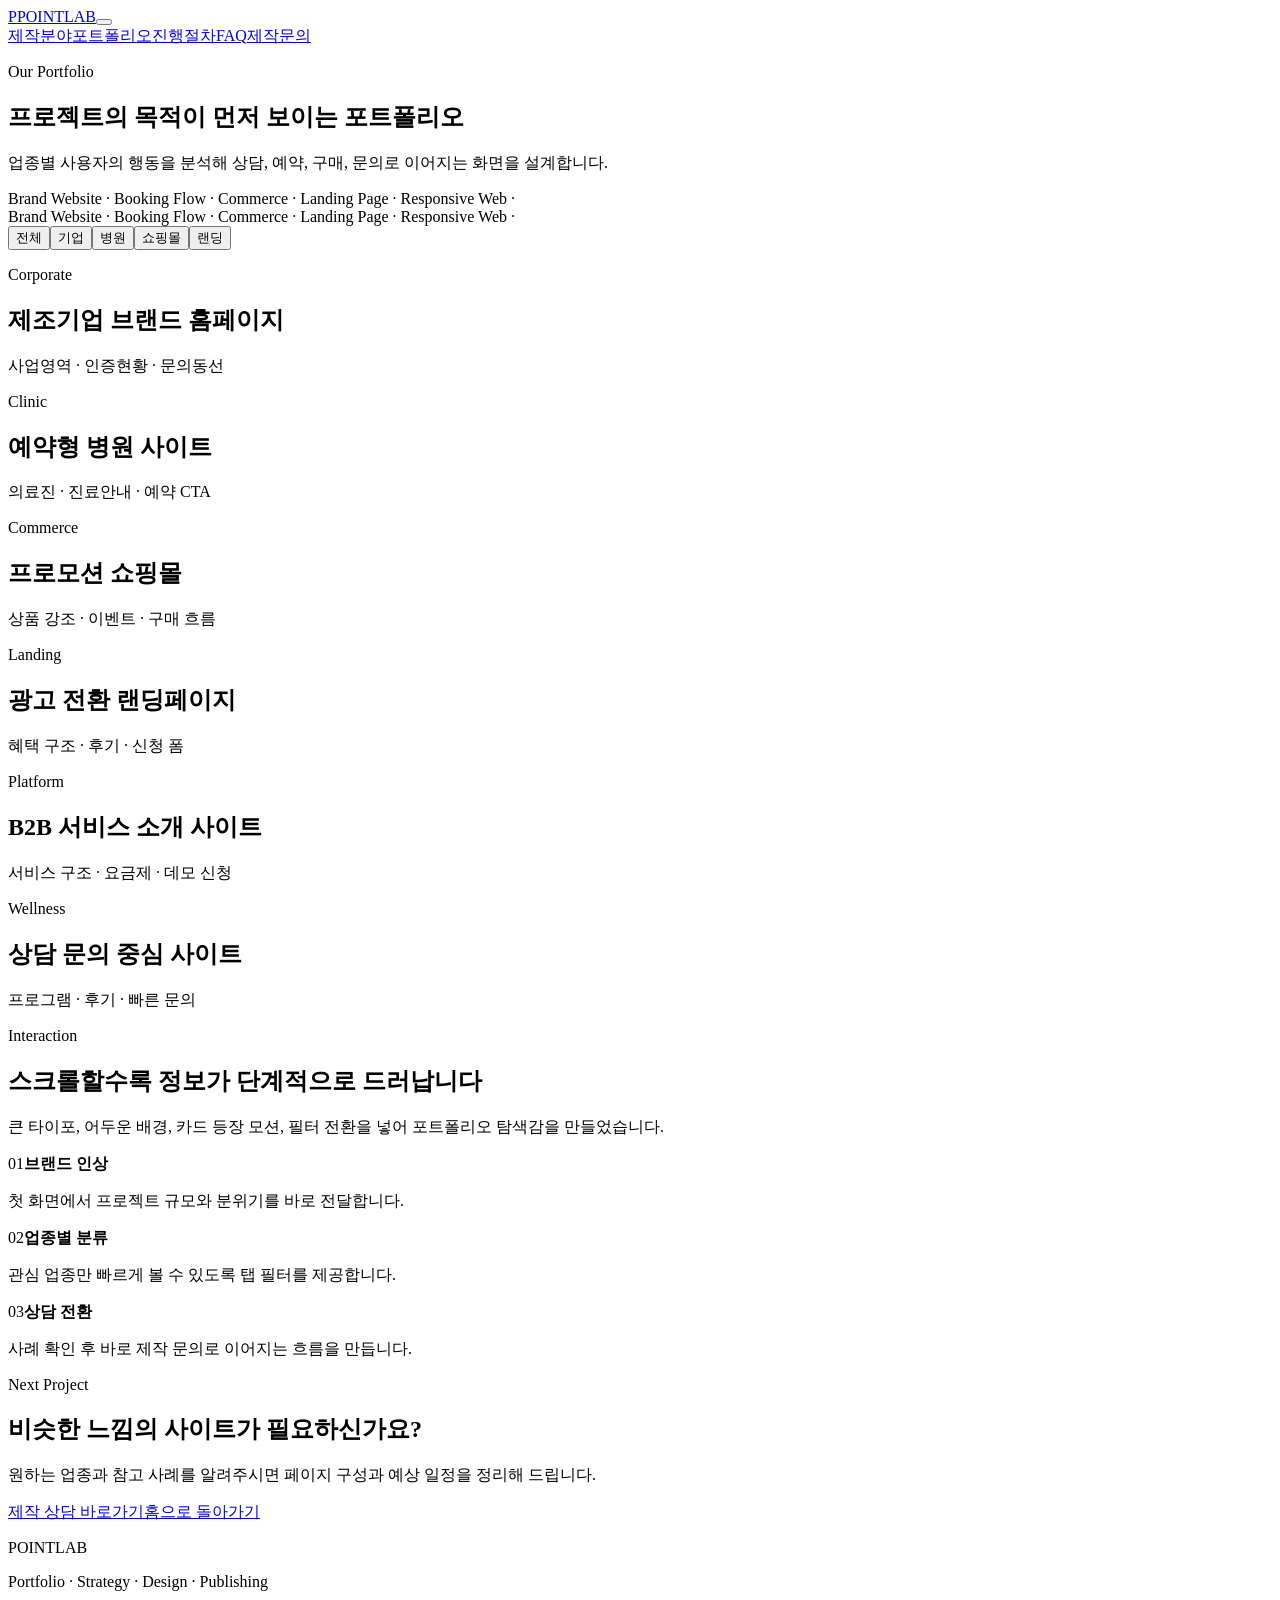
==== portfolio.html @ 0a0dad5e "Add portfolio page" ====
<!doctype html>
<html lang="ko">
<head><meta charset="utf-8" /><meta name="viewport" content="width=device-width, initial-scale=1" /><title>POINTLAB | 포트폴리오</title><meta name="description" content="POINTLAB의 업종별 웹사이트 제작 포트폴리오입니다." /><link rel="stylesheet" href="./styles.css" /></head>
<body class="portfolio-page">
<header class="site-header" data-header><a class="brand" href="./index.html" aria-label="POINTLAB 홈"><span class="brand-mark">P</span><span>POINTLAB</span></a><button class="menu-button" type="button" aria-label="메뉴 열기" aria-expanded="false" data-menu-button><span></span><span></span><span></span></button><nav class="nav" data-nav><a href="./index.html#services">제작분야</a><a class="is-active" href="./portfolio.html">포트폴리오</a><a href="./index.html#process">진행절차</a><a href="./index.html#faq">FAQ</a><a class="nav-cta" href="./index.html#contact">제작문의</a></nav></header>
<main>
<section class="portfolio-hero"><div class="portfolio-hero-bg" aria-hidden="true"></div><div class="portfolio-hero-inner reveal"><p class="eyebrow">Our Portfolio</p><h1>프로젝트의 목적이 먼저 보이는 포트폴리오</h1><p>업종별 사용자의 행동을 분석해 상담, 예약, 구매, 문의로 이어지는 화면을 설계합니다.</p></div><div class="marquee" aria-hidden="true"><div>Brand Website · Booking Flow · Commerce · Landing Page · Responsive Web ·</div><div>Brand Website · Booking Flow · Commerce · Landing Page · Responsive Web ·</div></div></section>
<section class="portfolio-board"><div class="portfolio-toolbar reveal" data-filter-group><button class="filter-button is-active" type="button" data-filter="all">전체</button><button class="filter-button" type="button" data-filter="company">기업</button><button class="filter-button" type="button" data-filter="clinic">병원</button><button class="filter-button" type="button" data-filter="commerce">쇼핑몰</button><button class="filter-button" type="button" data-filter="landing">랜딩</button></div><div class="portfolio-grid"><article class="portfolio-item large reveal" data-category="company"><div class="mockup brand-site"><span></span><span></span><span></span></div><div class="portfolio-copy"><p>Corporate</p><h2>제조기업 브랜드 홈페이지</h2><span>사업영역 · 인증현황 · 문의동선</span></div></article><article class="portfolio-item reveal" data-category="clinic"><div class="mockup clinic-site"><span></span><span></span><span></span></div><div class="portfolio-copy"><p>Clinic</p><h2>예약형 병원 사이트</h2><span>의료진 · 진료안내 · 예약 CTA</span></div></article><article class="portfolio-item reveal" data-category="commerce"><div class="mockup shop-site"><span></span><span></span><span></span></div><div class="portfolio-copy"><p>Commerce</p><h2>프로모션 쇼핑몰</h2><span>상품 강조 · 이벤트 · 구매 흐름</span></div></article><article class="portfolio-item reveal" data-category="landing"><div class="mockup landing-site"><span></span><span></span><span></span></div><div class="portfolio-copy"><p>Landing</p><h2>광고 전환 랜딩페이지</h2><span>혜택 구조 · 후기 · 신청 폼</span></div></article><article class="portfolio-item wide reveal" data-category="company"><div class="mockup platform-site"><span></span><span></span><span></span></div><div class="portfolio-copy"><p>Platform</p><h2>B2B 서비스 소개 사이트</h2><span>서비스 구조 · 요금제 · 데모 신청</span></div></article><article class="portfolio-item reveal" data-category="clinic"><div class="mockup wellness-site"><span></span><span></span><span></span></div><div class="portfolio-copy"><p>Wellness</p><h2>상담 문의 중심 사이트</h2><span>프로그램 · 후기 · 빠른 문의</span></div></article></div></section>
<section class="case-flow"><div class="section-head reveal"><p class="eyebrow">Interaction</p><h2>스크롤할수록 정보가 단계적으로 드러납니다</h2><p>큰 타이포, 어두운 배경, 카드 등장 모션, 필터 전환을 넣어 포트폴리오 탐색감을 만들었습니다.</p></div><div class="flow-list"><div class="flow-item reveal"><span>01</span><strong>브랜드 인상</strong><p>첫 화면에서 프로젝트 규모와 분위기를 바로 전달합니다.</p></div><div class="flow-item reveal"><span>02</span><strong>업종별 분류</strong><p>관심 업종만 빠르게 볼 수 있도록 탭 필터를 제공합니다.</p></div><div class="flow-item reveal"><span>03</span><strong>상담 전환</strong><p>사례 확인 후 바로 제작 문의로 이어지는 흐름을 만듭니다.</p></div></div></section>
<section class="contact portfolio-contact"><div class="contact-copy reveal"><p class="eyebrow">Next Project</p><h2>비슷한 느낌의 사이트가 필요하신가요?</h2><p>원하는 업종과 참고 사례를 알려주시면 페이지 구성과 예상 일정을 정리해 드립니다.</p></div><div class="contact-panel reveal"><a class="button primary" href="./index.html#contact">제작 상담 바로가기</a><a class="button secondary" href="./index.html">홈으로 돌아가기</a></div></section>
</main><footer class="footer"><p>POINTLAB</p><p>Portfolio · Strategy · Design · Publishing</p></footer><script src="./script.js"></script>
</body></html>
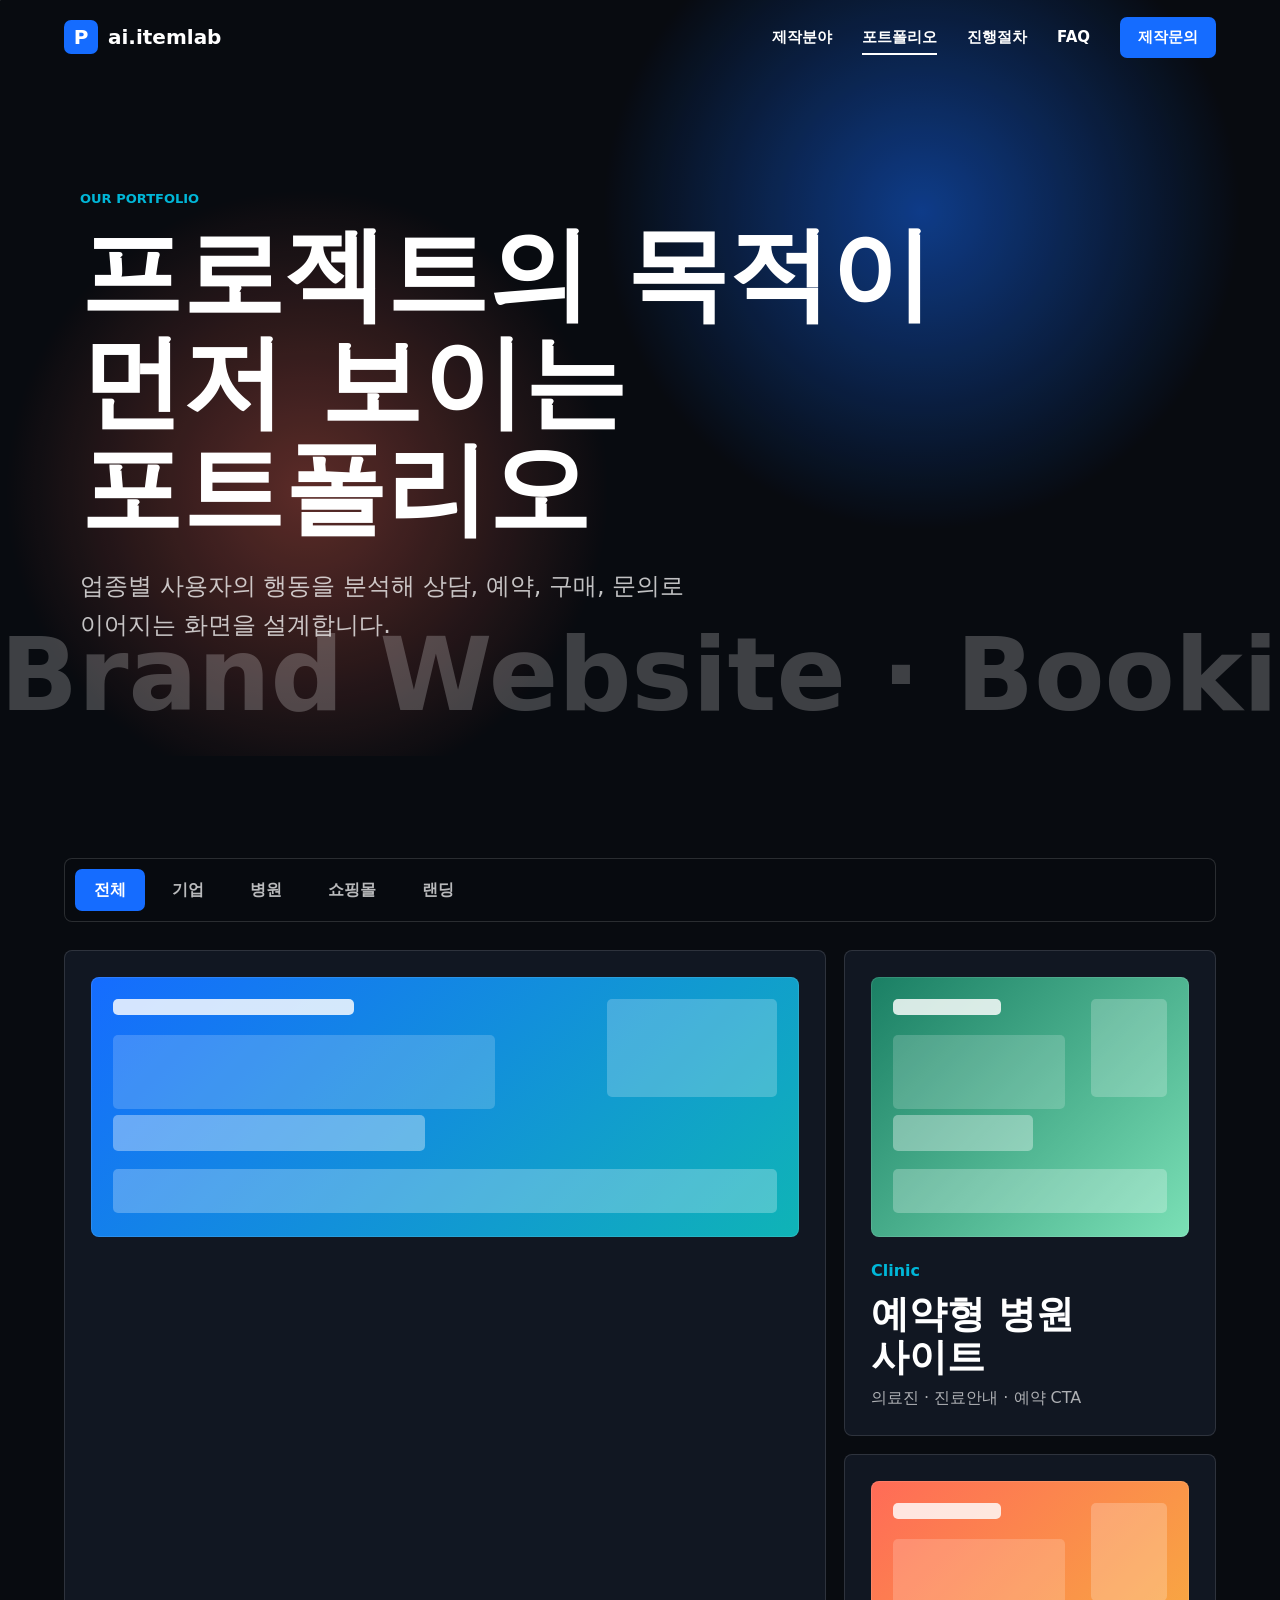
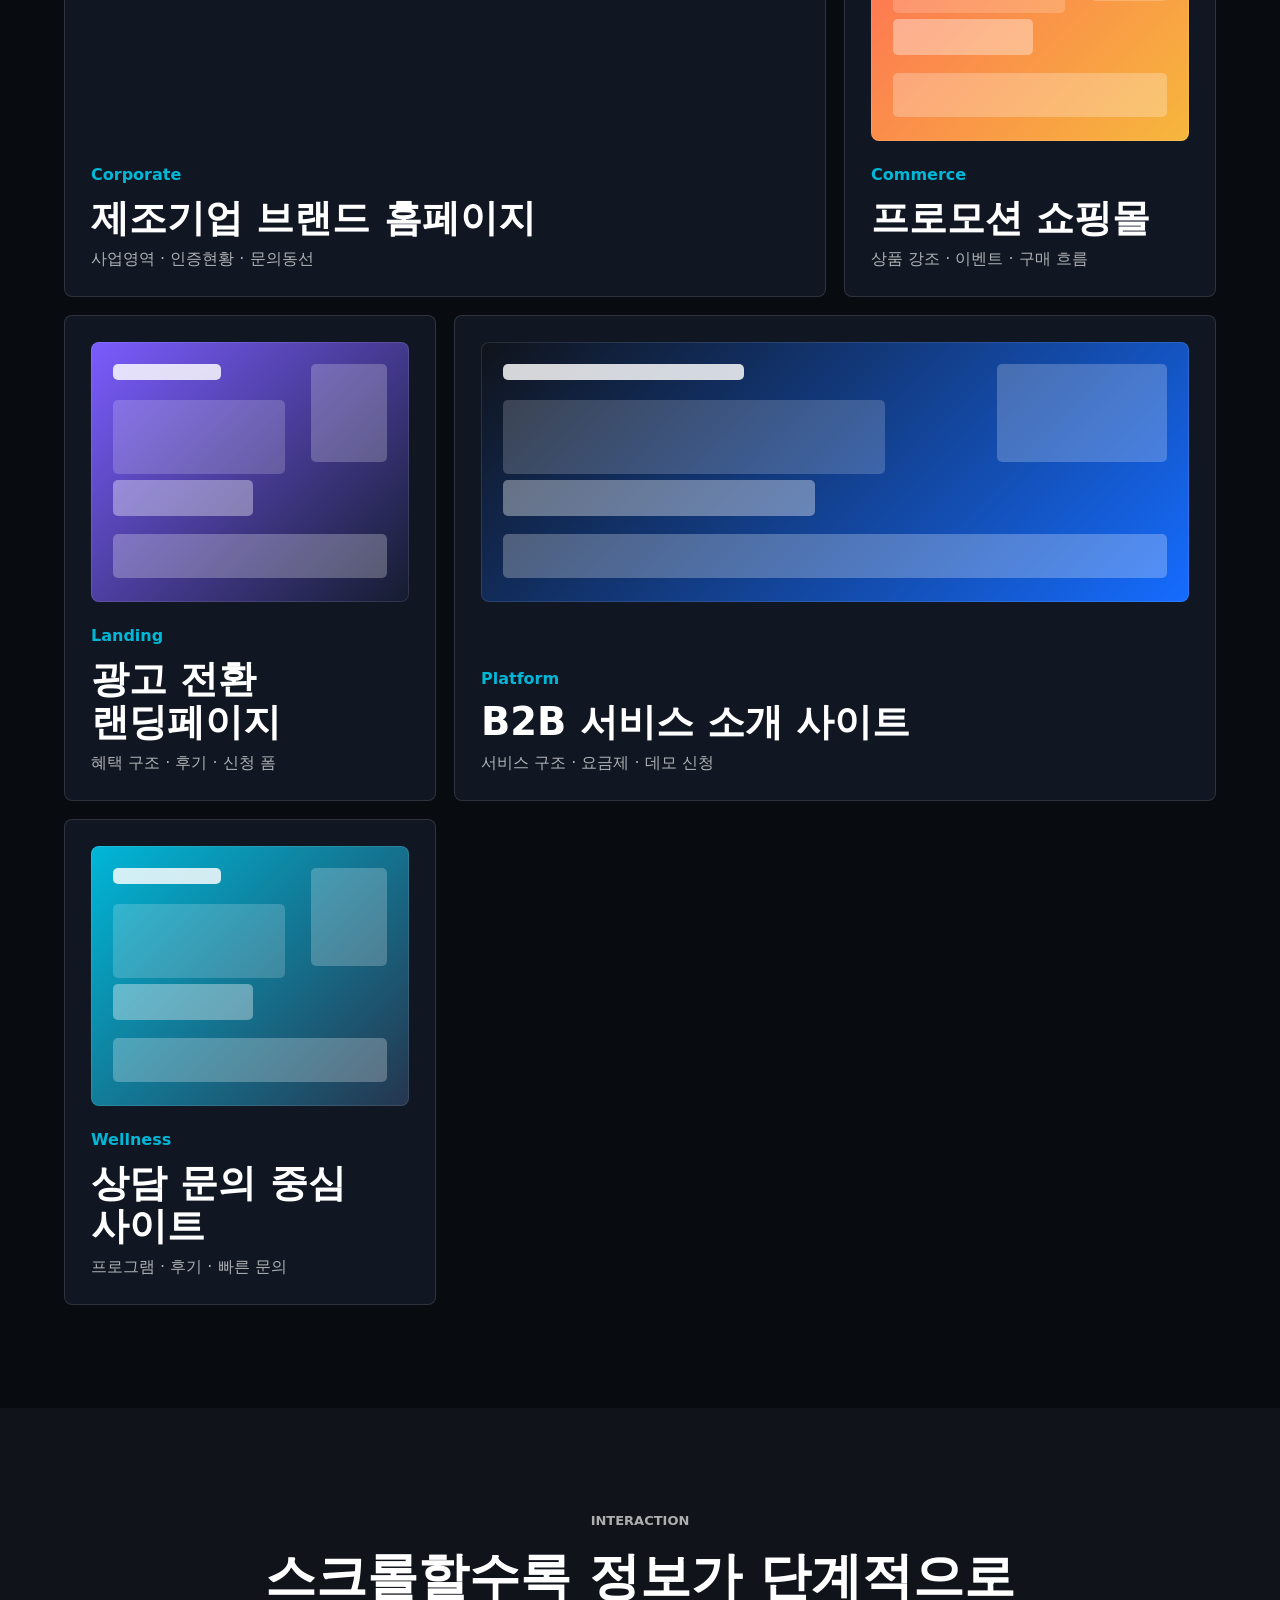
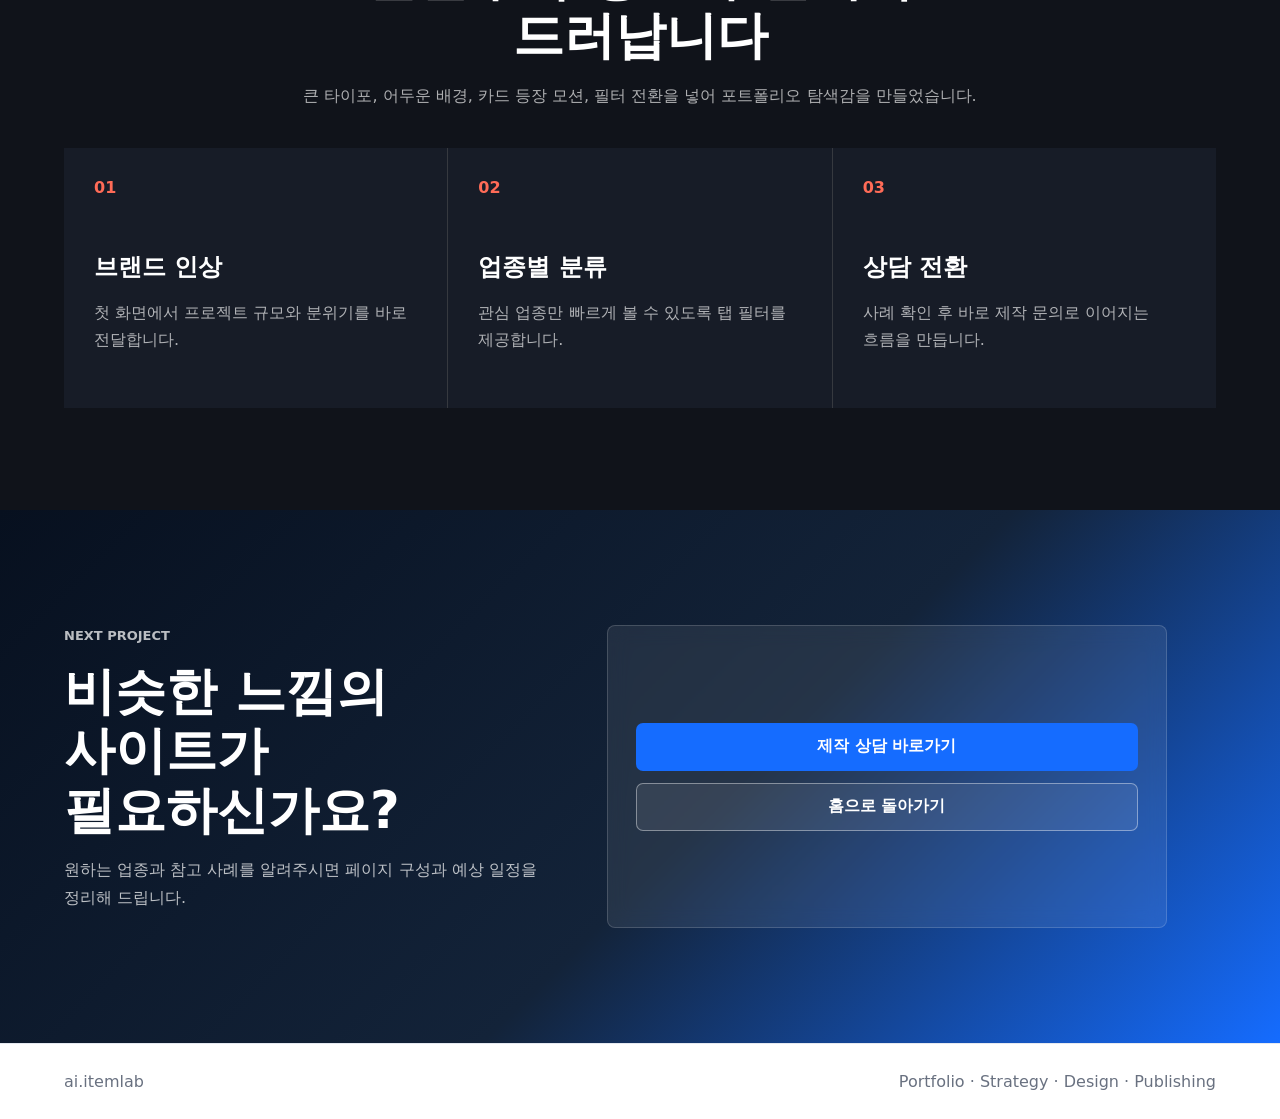
==== commit 11cd6349: "Rename portfolio page to ai.itemlab" ====
--- a/portfolio.html
+++ b/portfolio.html
@@ -1,12 +1,12 @@
 <!doctype html>
 <html lang="ko">
-<head><meta charset="utf-8" /><meta name="viewport" content="width=device-width, initial-scale=1" /><title>POINTLAB | 포트폴리오</title><meta name="description" content="POINTLAB의 업종별 웹사이트 제작 포트폴리오입니다." /><link rel="stylesheet" href="./styles.css" /></head>
+<head><meta charset="utf-8" /><meta name="viewport" content="width=device-width, initial-scale=1" /><title>ai.itemlab | 포트폴리오</title><meta name="description" content="ai.itemlab의 업종별 웹사이트 제작 포트폴리오입니다." /><link rel="stylesheet" href="./styles.css" /></head>
 <body class="portfolio-page">
-<header class="site-header" data-header><a class="brand" href="./index.html" aria-label="POINTLAB 홈"><span class="brand-mark">P</span><span>POINTLAB</span></a><button class="menu-button" type="button" aria-label="메뉴 열기" aria-expanded="false" data-menu-button><span></span><span></span><span></span></button><nav class="nav" data-nav><a href="./index.html#services">제작분야</a><a class="is-active" href="./portfolio.html">포트폴리오</a><a href="./index.html#process">진행절차</a><a href="./index.html#faq">FAQ</a><a class="nav-cta" href="./index.html#contact">제작문의</a></nav></header>
+<header class="site-header" data-header><a class="brand" href="./index.html" aria-label="ai.itemlab 홈"><span class="brand-mark">P</span><span>ai.itemlab</span></a><button class="menu-button" type="button" aria-label="메뉴 열기" aria-expanded="false" data-menu-button><span></span><span></span><span></span></button><nav class="nav" data-nav><a href="./index.html#services">제작분야</a><a class="is-active" href="./portfolio.html">포트폴리오</a><a href="./index.html#process">진행절차</a><a href="./index.html#faq">FAQ</a><a class="nav-cta" href="./index.html#contact">제작문의</a></nav></header>
 <main>
 <section class="portfolio-hero"><div class="portfolio-hero-bg" aria-hidden="true"></div><div class="portfolio-hero-inner reveal"><p class="eyebrow">Our Portfolio</p><h1>프로젝트의 목적이 먼저 보이는 포트폴리오</h1><p>업종별 사용자의 행동을 분석해 상담, 예약, 구매, 문의로 이어지는 화면을 설계합니다.</p></div><div class="marquee" aria-hidden="true"><div>Brand Website · Booking Flow · Commerce · Landing Page · Responsive Web ·</div><div>Brand Website · Booking Flow · Commerce · Landing Page · Responsive Web ·</div></div></section>
 <section class="portfolio-board"><div class="portfolio-toolbar reveal" data-filter-group><button class="filter-button is-active" type="button" data-filter="all">전체</button><button class="filter-button" type="button" data-filter="company">기업</button><button class="filter-button" type="button" data-filter="clinic">병원</button><button class="filter-button" type="button" data-filter="commerce">쇼핑몰</button><button class="filter-button" type="button" data-filter="landing">랜딩</button></div><div class="portfolio-grid"><article class="portfolio-item large reveal" data-category="company"><div class="mockup brand-site"><span></span><span></span><span></span></div><div class="portfolio-copy"><p>Corporate</p><h2>제조기업 브랜드 홈페이지</h2><span>사업영역 · 인증현황 · 문의동선</span></div></article><article class="portfolio-item reveal" data-category="clinic"><div class="mockup clinic-site"><span></span><span></span><span></span></div><div class="portfolio-copy"><p>Clinic</p><h2>예약형 병원 사이트</h2><span>의료진 · 진료안내 · 예약 CTA</span></div></article><article class="portfolio-item reveal" data-category="commerce"><div class="mockup shop-site"><span></span><span></span><span></span></div><div class="portfolio-copy"><p>Commerce</p><h2>프로모션 쇼핑몰</h2><span>상품 강조 · 이벤트 · 구매 흐름</span></div></article><article class="portfolio-item reveal" data-category="landing"><div class="mockup landing-site"><span></span><span></span><span></span></div><div class="portfolio-copy"><p>Landing</p><h2>광고 전환 랜딩페이지</h2><span>혜택 구조 · 후기 · 신청 폼</span></div></article><article class="portfolio-item wide reveal" data-category="company"><div class="mockup platform-site"><span></span><span></span><span></span></div><div class="portfolio-copy"><p>Platform</p><h2>B2B 서비스 소개 사이트</h2><span>서비스 구조 · 요금제 · 데모 신청</span></div></article><article class="portfolio-item reveal" data-category="clinic"><div class="mockup wellness-site"><span></span><span></span><span></span></div><div class="portfolio-copy"><p>Wellness</p><h2>상담 문의 중심 사이트</h2><span>프로그램 · 후기 · 빠른 문의</span></div></article></div></section>
 <section class="case-flow"><div class="section-head reveal"><p class="eyebrow">Interaction</p><h2>스크롤할수록 정보가 단계적으로 드러납니다</h2><p>큰 타이포, 어두운 배경, 카드 등장 모션, 필터 전환을 넣어 포트폴리오 탐색감을 만들었습니다.</p></div><div class="flow-list"><div class="flow-item reveal"><span>01</span><strong>브랜드 인상</strong><p>첫 화면에서 프로젝트 규모와 분위기를 바로 전달합니다.</p></div><div class="flow-item reveal"><span>02</span><strong>업종별 분류</strong><p>관심 업종만 빠르게 볼 수 있도록 탭 필터를 제공합니다.</p></div><div class="flow-item reveal"><span>03</span><strong>상담 전환</strong><p>사례 확인 후 바로 제작 문의로 이어지는 흐름을 만듭니다.</p></div></div></section>
 <section class="contact portfolio-contact"><div class="contact-copy reveal"><p class="eyebrow">Next Project</p><h2>비슷한 느낌의 사이트가 필요하신가요?</h2><p>원하는 업종과 참고 사례를 알려주시면 페이지 구성과 예상 일정을 정리해 드립니다.</p></div><div class="contact-panel reveal"><a class="button primary" href="./index.html#contact">제작 상담 바로가기</a><a class="button secondary" href="./index.html">홈으로 돌아가기</a></div></section>
-</main><footer class="footer"><p>POINTLAB</p><p>Portfolio · Strategy · Design · Publishing</p></footer><script src="./script.js"></script>
+</main><footer class="footer"><p>ai.itemlab</p><p>Portfolio · Strategy · Design · Publishing</p></footer><script src="./script.js"></script>
 </body></html>
--- a/styles.css
+++ b/styles.css
@@ -0,0 +1 @@
+:root{--ink:#10131a;--muted:#697180;--line:#e5e9f0;--paper:#fff;--soft:#f5f7fb;--blue:#156cff;--cyan:#00b7d8;--coral:#ff6b57;--navy:#111827;--radius:8px;--shadow:0 22px 60px rgba(17,24,39,.13)}*{box-sizing:border-box}html{scroll-behavior:smooth}body{margin:0;color:var(--ink);font-family:"Pretendard","Apple SD Gothic Neo","Noto Sans KR",system-ui,sans-serif;background:var(--paper);letter-spacing:0}a{color:inherit;text-decoration:none}h1,h2,h3,p{word-break:keep-all}.site-header{position:fixed;inset:0 0 auto;z-index:20;display:flex;align-items:center;justify-content:space-between;height:74px;padding:0 clamp(20px,5vw,72px);color:#fff;transition:.18s}.site-header.is-scrolled,.site-header.is-open{color:var(--ink);background:rgba(255,255,255,.94);box-shadow:0 1px 20px rgba(17,24,39,.08);backdrop-filter:blur(14px)}.brand{display:inline-flex;align-items:center;gap:10px;font-weight:900;font-size:20px}.brand-mark{display:grid;place-items:center;width:34px;height:34px;color:#fff;background:var(--blue);border-radius:7px}.nav{display:flex;align-items:center;gap:30px;font-size:15px;font-weight:800}.nav a{position:relative}.nav a:not(.nav-cta):after{position:absolute;left:0;right:0;bottom:-8px;height:2px;background:currentColor;transform:scaleX(0);transform-origin:left;transition:.18s;content:""}.nav a:hover:after,.nav a.is-active:after{transform:scaleX(1)}.nav-cta{padding:11px 18px;color:#fff;background:var(--blue);border-radius:7px}.menu-button{display:none;width:42px;height:42px;padding:10px;color:inherit;border:0;background:transparent}.menu-button span{display:block;height:2px;margin:5px 0;background:currentColor}.hero{position:relative;min-height:92vh;display:flex;align-items:center;overflow:hidden;color:#fff;background:#0c111c}.hero-media,.hero-overlay{position:absolute;inset:0}.generated-visual{background:radial-gradient(circle at 72% 34%,rgba(21,108,255,.56),transparent 28%),radial-gradient(circle at 86% 68%,rgba(0,183,216,.34),transparent 30%),radial-gradient(circle at 52% 74%,rgba(255,107,87,.26),transparent 26%),linear-gradient(135deg,#10131a,#26354e 54%,#07101f)}.generated-visual span{position:absolute;display:block;border:1px solid rgba(255,255,255,.16);border-radius:8px;background:rgba(255,255,255,.08);box-shadow:0 24px 70px rgba(0,0,0,.24);backdrop-filter:blur(8px)}.generated-visual span:nth-child(1){right:9%;top:18%;width:min(520px,42vw);height:min(330px,32vw)}.generated-visual span:nth-child(2){right:18%;top:31%;width:min(360px,28vw);height:min(210px,22vw);background:linear-gradient(135deg,rgba(255,255,255,.2),rgba(21,108,255,.16))}.generated-visual span:nth-child(3){right:6%;bottom:16%;width:min(290px,24vw);height:min(170px,18vw)}.generated-visual span:nth-child(4){right:35%;bottom:12%;width:min(210px,20vw);height:min(120px,14vw);background:rgba(0,183,216,.16)}.hero-overlay{background:linear-gradient(90deg,rgba(9,14,25,.94),rgba(9,14,25,.74) 43%,rgba(9,14,25,.12)),linear-gradient(0deg,rgba(9,14,25,.75),rgba(9,14,25,0) 35%)}.hero-inner{position:relative;z-index:1;width:min(1180px,calc(100% - 40px));margin:0 auto;padding-top:74px}.eyebrow{margin:0 0 14px;color:var(--cyan);font-size:13px;font-weight:900;text-transform:uppercase}h1{max-width:760px;margin:0;font-size:clamp(42px,6vw,78px);line-height:1.05}.hero-copy{max-width:640px;margin:24px 0 0;color:rgba(255,255,255,.82);font-size:clamp(17px,2vw,22px);line-height:1.7}.hero-actions{display:flex;flex-wrap:wrap;gap:12px;margin-top:34px}.button{display:inline-flex;align-items:center;justify-content:center;min-height:48px;padding:0 22px;border:1px solid transparent;border-radius:7px;font-weight:900;cursor:pointer;transition:.16s}.button:hover{transform:translateY(-2px);box-shadow:0 16px 30px rgba(17,24,39,.18)}.button.primary{color:#fff;background:var(--blue)}.button.secondary{color:#fff;border-color:rgba(255,255,255,.4);background:rgba(255,255,255,.08)}.button.dark{color:#fff;background:var(--ink)}.stats{display:grid;grid-template-columns:repeat(3,1fr);max-width:680px;margin:58px 0 0;padding:0;border-top:1px solid rgba(255,255,255,.25)}.stats div{padding:24px 24px 0 0}.stats dt{font-size:clamp(28px,3vw,42px);font-weight:900}.stats dd{margin:7px 0 0;color:rgba(255,255,255,.68)}.section{padding:clamp(72px,9vw,124px) clamp(20px,5vw,72px)}.section-head{width:min(760px,100%);margin:0 auto 38px;text-align:center}.section-head.split{width:min(1180px,100%);display:grid;grid-template-columns:1.2fr .8fr;gap:32px;align-items:end;text-align:left}.section-head h2,.contact-copy h2{margin:0;font-size:clamp(30px,4vw,52px);line-height:1.16}.section-head p,.contact-copy p{color:var(--muted);line-height:1.75}.service-grid,.feature-list,.steps,.preview-strip{width:min(1180px,100%);margin:0 auto}.service-grid{display:grid;grid-template-columns:repeat(4,1fr);gap:18px}.service-card{min-height:250px;padding:28px;border:1px solid var(--line);border-radius:var(--radius);background:#fff;transition:.16s}.service-card:hover{transform:translateY(-5px);box-shadow:var(--shadow)}.icon{display:inline-grid;place-items:center;width:44px;height:44px;color:#fff;background:var(--navy);border-radius:7px;font-weight:900}.service-card h3,.preview-card strong{margin:24px 0 12px;font-size:22px}.service-card p,.feature-list p,.steps p,.faq p{color:var(--muted);line-height:1.7}.portfolio-preview{background:var(--soft)}.preview-strip{display:grid;grid-template-columns:1.3fr 1fr 1fr;gap:18px}.preview-card{min-height:320px;padding:30px;display:flex;flex-direction:column;justify-content:flex-end;color:#fff;border-radius:var(--radius);overflow:hidden;position:relative;transition:.18s}.preview-card:before{content:"";position:absolute;inset:0;background:linear-gradient(180deg,rgba(16,19,26,.08),rgba(16,19,26,.86)),repeating-linear-gradient(135deg,rgba(255,255,255,.18) 0 1px,transparent 1px 18px)}.preview-card:hover{transform:translateY(-8px);box-shadow:var(--shadow)}.preview-card>*{position:relative}.preview-card span{color:rgba(255,255,255,.72);font-weight:900}.healthcare{background:linear-gradient(135deg,#156cff,#0fb4b6)}.education{background:linear-gradient(135deg,#111827,#7b5cff)}.commerce{background:linear-gradient(135deg,#ff6b57,#f6b73c)}.center-action{display:flex;justify-content:center;margin-top:34px}.feature-list{display:grid;grid-template-columns:repeat(2,1fr);border-top:1px solid var(--line);border-left:1px solid var(--line)}.feature-list div{padding:34px;border-right:1px solid var(--line);border-bottom:1px solid var(--line)}.feature-list strong{font-size:22px}.process{background:#10131a;color:#fff}.process .section-head p,.process .steps p{color:rgba(255,255,255,.66)}.steps{display:grid;grid-template-columns:repeat(5,1fr);gap:1px;padding:0;list-style:none;background:rgba(255,255,255,.18)}.steps li{min-height:230px;padding:28px;background:#171c27}.steps span{color:var(--cyan);font-weight:900}.steps strong{display:block;margin-top:28px;font-size:21px}.faq-list{width:min(860px,100%);margin:0 auto;border-top:1px solid var(--line)}details{border-bottom:1px solid var(--line)}summary{padding:24px 4px;cursor:pointer;font-size:19px;font-weight:900}.faq p{margin:0;padding:0 4px 24px}.contact{display:grid;grid-template-columns:.9fr 1.1fr;gap:44px;padding:clamp(72px,9vw,124px) clamp(20px,5vw,72px);color:#fff;background:linear-gradient(135deg,#07101f,#132339 58%,#12314a)}.contact-copy,.contact-form,.contact-panel{width:min(560px,100%)}.contact-copy{justify-self:end}.contact-copy p{color:rgba(255,255,255,.72)}.contact-form,.contact-panel{padding:28px;border:1px solid rgba(255,255,255,.16);border-radius:var(--radius);background:rgba(255,255,255,.08);backdrop-filter:blur(10px)}.contact-form label{display:grid;gap:9px;margin-bottom:16px;font-weight:800}input,select,textarea{width:100%;min-height:48px;padding:13px 14px;color:#fff;border:1px solid rgba(255,255,255,.2);border-radius:7px;background:rgba(255,255,255,.08);font:inherit}textarea{resize:vertical}input::placeholder,textarea::placeholder{color:rgba(255,255,255,.5)}select option{color:var(--ink)}.contact-form .button,.contact-panel .button{width:100%}.contact-panel{display:grid;gap:12px;align-content:center}.footer{display:flex;justify-content:space-between;gap:20px;padding:28px clamp(20px,5vw,72px);color:var(--muted);background:#fff;border-top:1px solid var(--line)}.footer p{margin:0}.portfolio-page{background:#080b10}.portfolio-hero{position:relative;min-height:84vh;display:grid;align-items:end;overflow:hidden;padding:130px clamp(20px,5vw,72px) 86px;color:#fff;background:#080b10}.portfolio-hero-bg{position:absolute;inset:0;opacity:.9;background:radial-gradient(circle at 72% 28%,rgba(21,108,255,.56),transparent 30%),radial-gradient(circle at 24% 65%,rgba(255,107,87,.38),transparent 28%),linear-gradient(135deg,rgba(255,255,255,.09) 0 1px,transparent 1px 80px),#080b10}.portfolio-hero-inner{position:relative;width:min(1120px,100%);margin:0 auto}.portfolio-hero h1{max-width:960px;font-size:clamp(46px,8vw,112px)}.portfolio-hero p:not(.eyebrow){max-width:680px;color:rgba(255,255,255,.75);font-size:clamp(18px,2.2vw,24px);line-height:1.65}.marquee{position:absolute;left:0;right:0;bottom:22px;display:flex;gap:28px;color:rgba(255,255,255,.22);font-size:clamp(42px,8vw,104px);font-weight:900;white-space:nowrap;pointer-events:none}.marquee div{animation:marquee 24s linear infinite}.portfolio-board,.case-flow{padding:clamp(64px,8vw,112px) clamp(20px,5vw,72px);background:#080b10}.portfolio-toolbar{position:sticky;top:88px;z-index:8;width:min(1180px,100%);margin:0 auto 28px;display:flex;flex-wrap:wrap;gap:8px;padding:10px;border:1px solid rgba(255,255,255,.14);border-radius:var(--radius);background:rgba(8,11,16,.76);backdrop-filter:blur(16px)}.filter-button{min-height:42px;padding:0 18px;color:rgba(255,255,255,.72);border:1px solid transparent;border-radius:7px;background:transparent;font:inherit;font-weight:900;cursor:pointer}.filter-button.is-active,.filter-button:hover{color:#fff;background:var(--blue)}.portfolio-grid{width:min(1180px,100%);margin:0 auto;display:grid;grid-template-columns:repeat(3,1fr);grid-auto-rows:minmax(420px,auto);gap:18px}.portfolio-item{position:relative;overflow:hidden;display:flex;flex-direction:column;justify-content:space-between;min-height:420px;padding:26px;color:#fff;border:1px solid rgba(255,255,255,.12);border-radius:var(--radius);background:#111722;transition:.18s}.portfolio-item.large{grid-column:span 2;grid-row:span 2}.portfolio-item.wide{grid-column:span 2}.portfolio-item:hover{transform:translateY(-8px);border-color:rgba(255,255,255,.36)}.portfolio-item.is-hidden{display:none}.mockup{position:relative;min-height:260px;border-radius:8px;overflow:hidden;background:linear-gradient(135deg,#26354e,#0e1420);box-shadow:inset 0 0 0 1px rgba(255,255,255,.1)}.mockup:before,.mockup:after,.mockup span{position:absolute;content:"";border-radius:5px;background:rgba(255,255,255,.82)}.mockup:before{left:22px;top:22px;width:34%;height:16px}.mockup:after{left:22px;top:58px;width:54%;height:74px;background:rgba(255,255,255,.18)}.mockup span:nth-child(1){right:22px;top:22px;width:24%;height:98px;background:rgba(255,255,255,.22)}.mockup span:nth-child(2){left:22px;right:22px;bottom:24px;height:44px;background:rgba(255,255,255,.26)}.mockup span:nth-child(3){left:22px;bottom:86px;width:44%;height:36px;background:rgba(255,255,255,.36)}.brand-site{background:linear-gradient(135deg,#156cff,#0fb4b6)}.clinic-site{background:linear-gradient(135deg,#1a7f64,#7be0b6)}.shop-site{background:linear-gradient(135deg,#ff6b57,#f6b73c)}.landing-site{background:linear-gradient(135deg,#7b5cff,#151c2f)}.platform-site{background:linear-gradient(135deg,#10131a,#156cff)}.wellness-site{background:linear-gradient(135deg,#00b7d8,#26354e)}.portfolio-copy{position:relative;padding-top:24px}.portfolio-copy p{margin:0 0 12px;color:var(--cyan);font-weight:900}.portfolio-copy h2{margin:0 0 10px;font-size:clamp(24px,3vw,42px);line-height:1.12}.portfolio-copy span{color:rgba(255,255,255,.66)}.case-flow{color:#fff;background:#10131a}.case-flow .section-head p{color:rgba(255,255,255,.66)}.flow-list{width:min(1180px,100%);margin:0 auto;display:grid;grid-template-columns:repeat(3,1fr);gap:1px;background:rgba(255,255,255,.16)}.flow-item{min-height:260px;padding:30px;background:#171c27}.flow-item span{color:var(--coral);font-weight:900}.flow-item strong{display:block;margin:54px 0 14px;font-size:24px}.flow-item p{color:rgba(255,255,255,.66);line-height:1.7}.portfolio-contact{background:linear-gradient(135deg,#07101f,#132339 56%,#156cff)}.reveal{opacity:0;transform:translateY(26px);transition:opacity .62s ease,transform .62s ease}.reveal.is-visible{opacity:1;transform:translateY(0)}@keyframes marquee{from{transform:translateX(0)}to{transform:translateX(-100%)}}@media(max-width:960px){.menu-button{display:block}.nav{position:fixed;top:74px;left:0;right:0;display:none;flex-direction:column;align-items:stretch;gap:0;padding:12px 20px 22px;color:var(--ink);background:#fff;box-shadow:0 20px 32px rgba(17,24,39,.12)}.nav.is-open{display:flex}.nav a{padding:15px 4px}.nav a:after{display:none}.nav-cta{text-align:center;padding:13px 18px;color:#fff}.service-grid,.preview-strip,.feature-list,.steps,.contact,.section-head.split,.portfolio-grid,.flow-list{grid-template-columns:1fr}.portfolio-item.large,.portfolio-item.wide{grid-column:auto;grid-row:auto}.contact-copy,.contact-form,.contact-panel{width:min(680px,100%);justify-self:center}}@media(max-width:640px){.site-header{height:66px;padding:0 16px}.nav{top:66px}.hero-inner{width:calc(100% - 32px);padding-top:66px}h1,.portfolio-hero h1{font-size:42px}.stats{grid-template-columns:1fr;margin-top:38px}.section,.contact,.portfolio-hero,.portfolio-board,.case-flow{padding-left:16px;padding-right:16px}.service-card,.feature-list div,.steps li,.contact-form,.contact-panel,.portfolio-item,.flow-item{padding:22px}.mockup{min-height:210px}.footer{flex-direction:column;padding:24px 16px}}@media(prefers-reduced-motion:reduce){*,*:before,*:after{scroll-behavior:auto!important;animation-duration:1ms!important;transition-duration:1ms!important}.reveal{opacity:1;transform:none}}
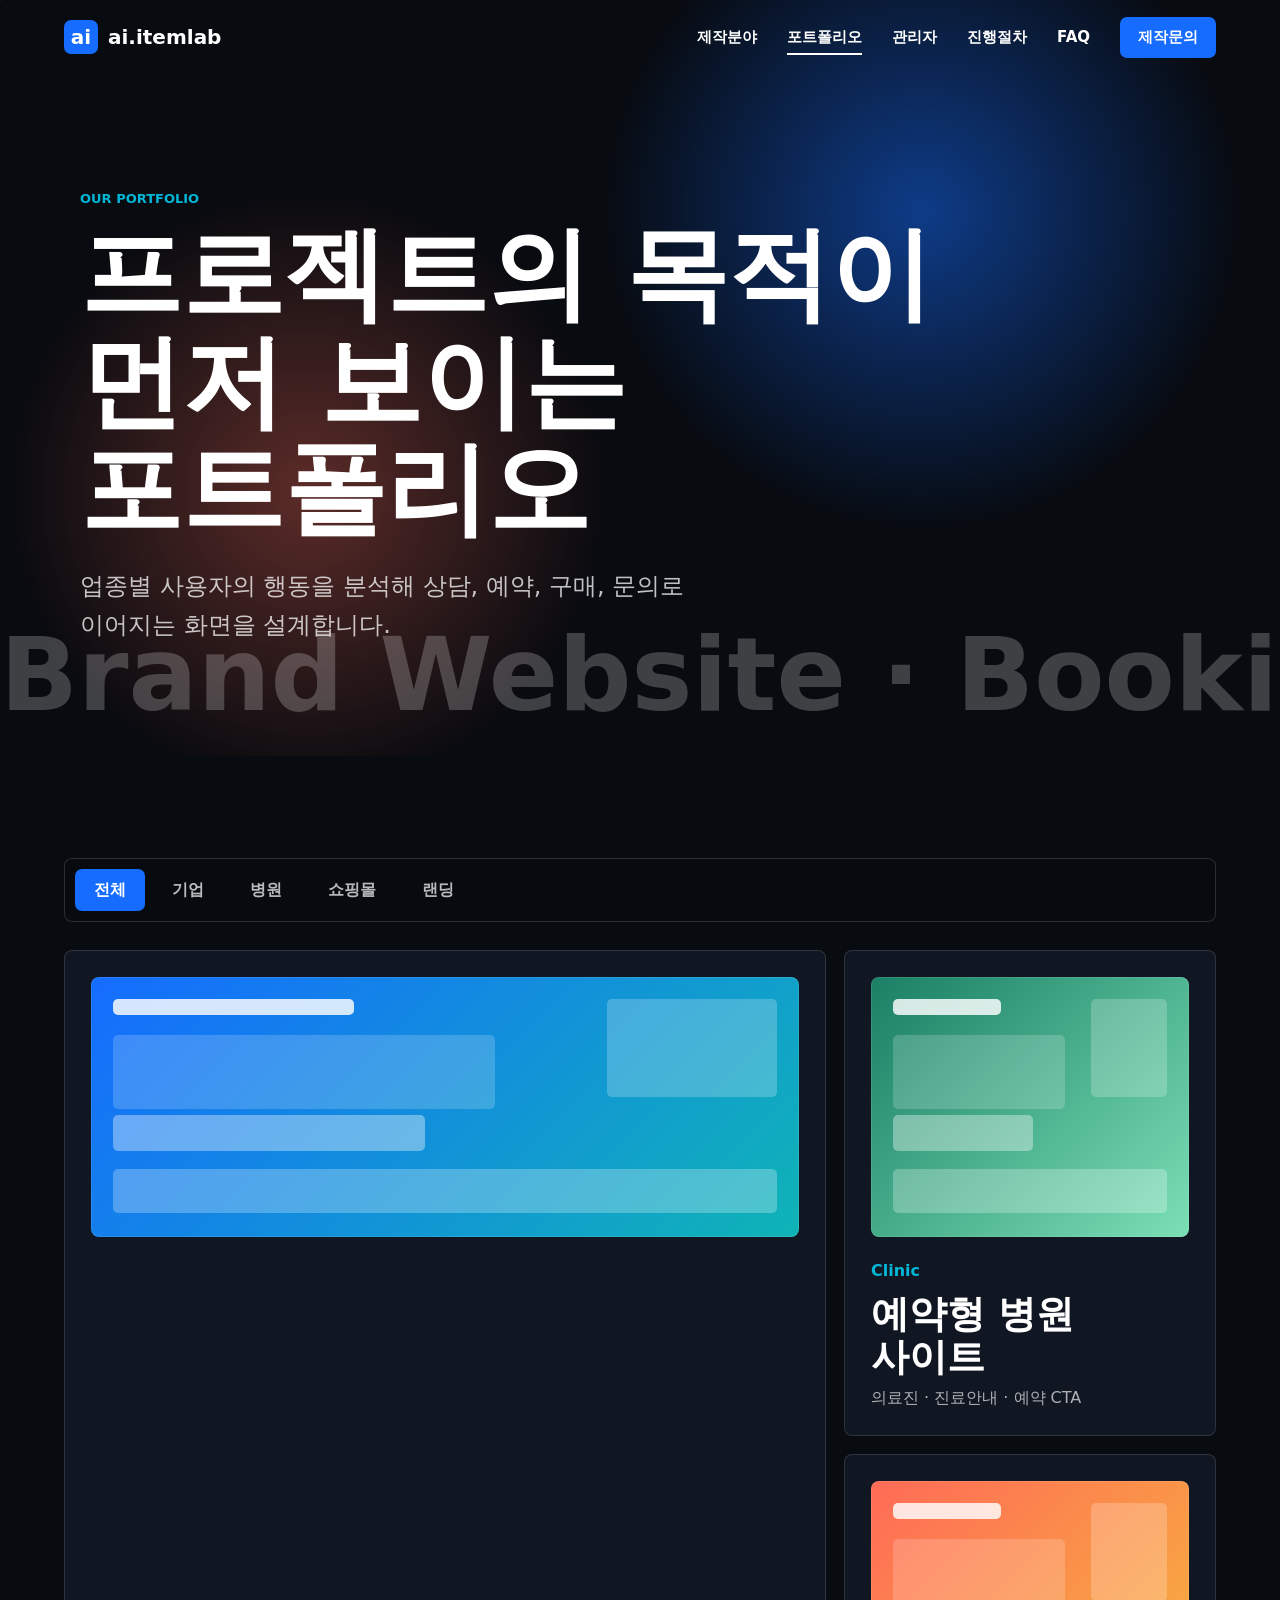
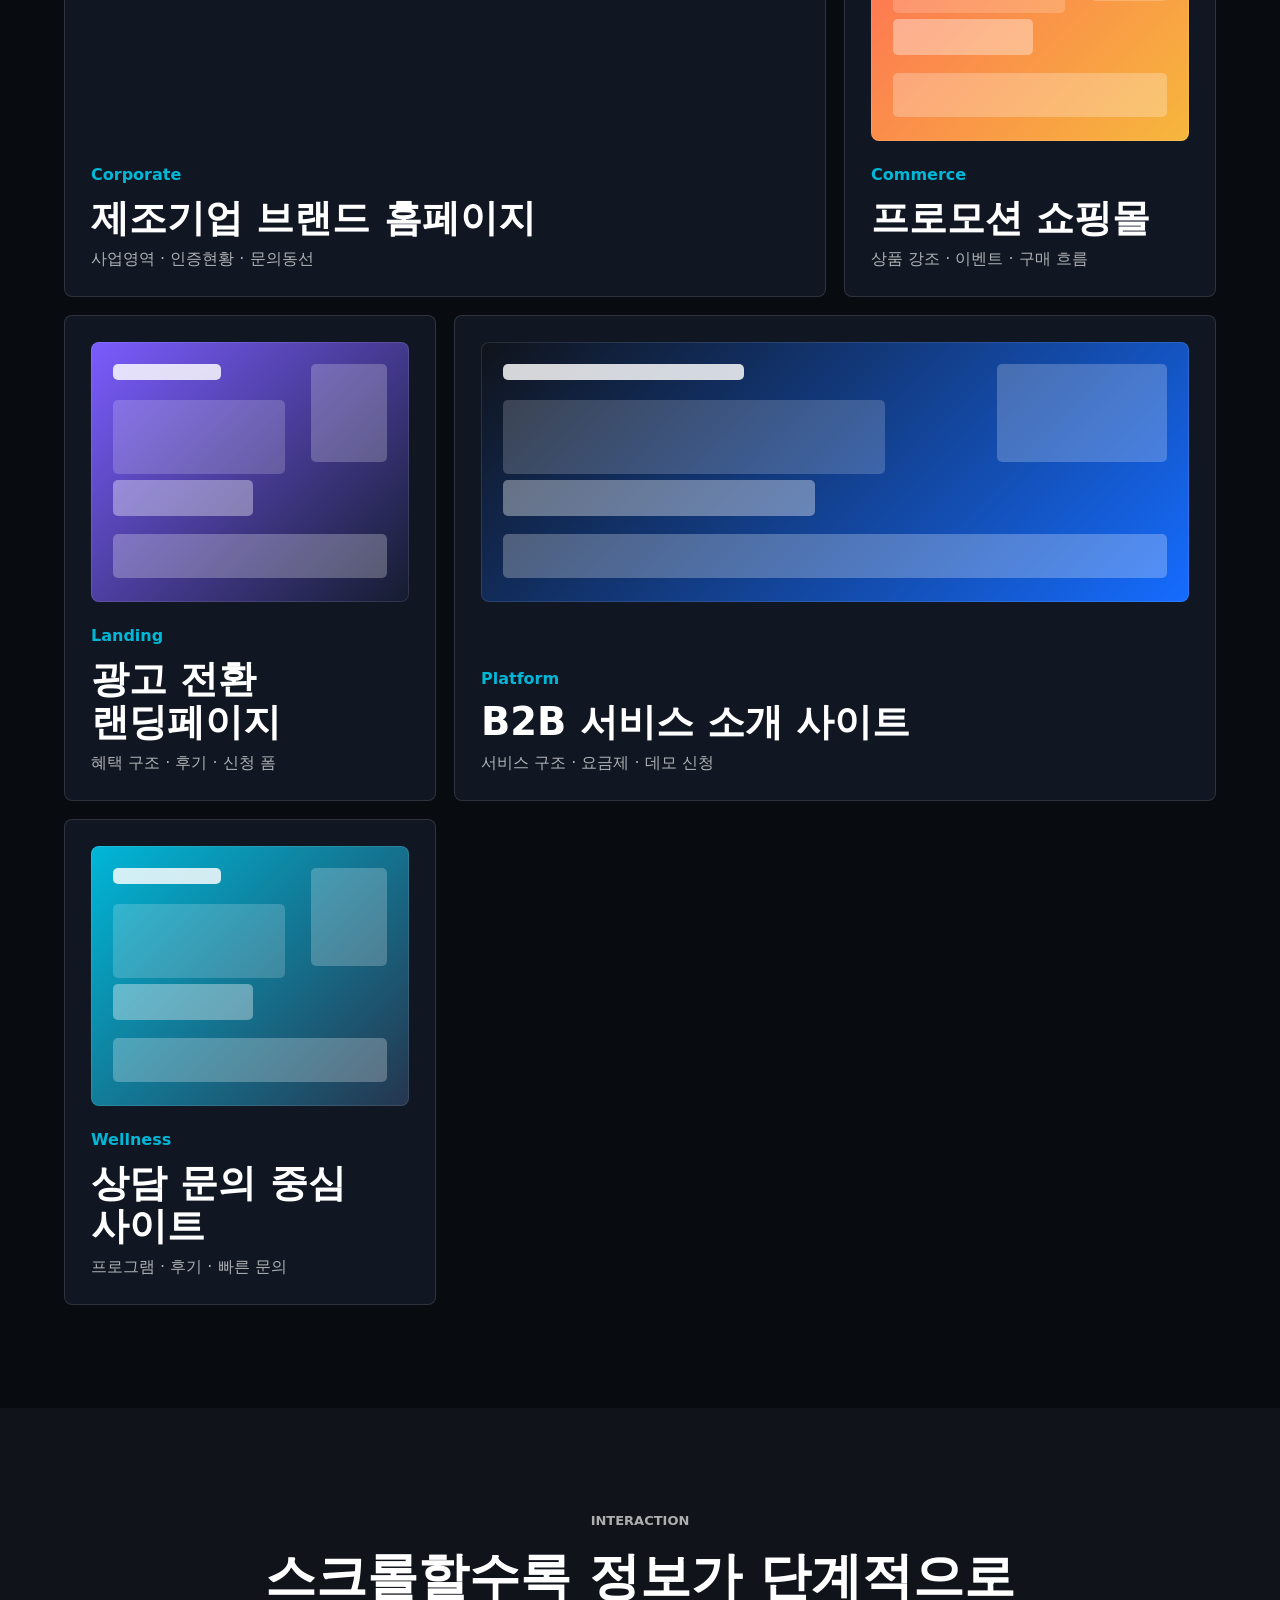
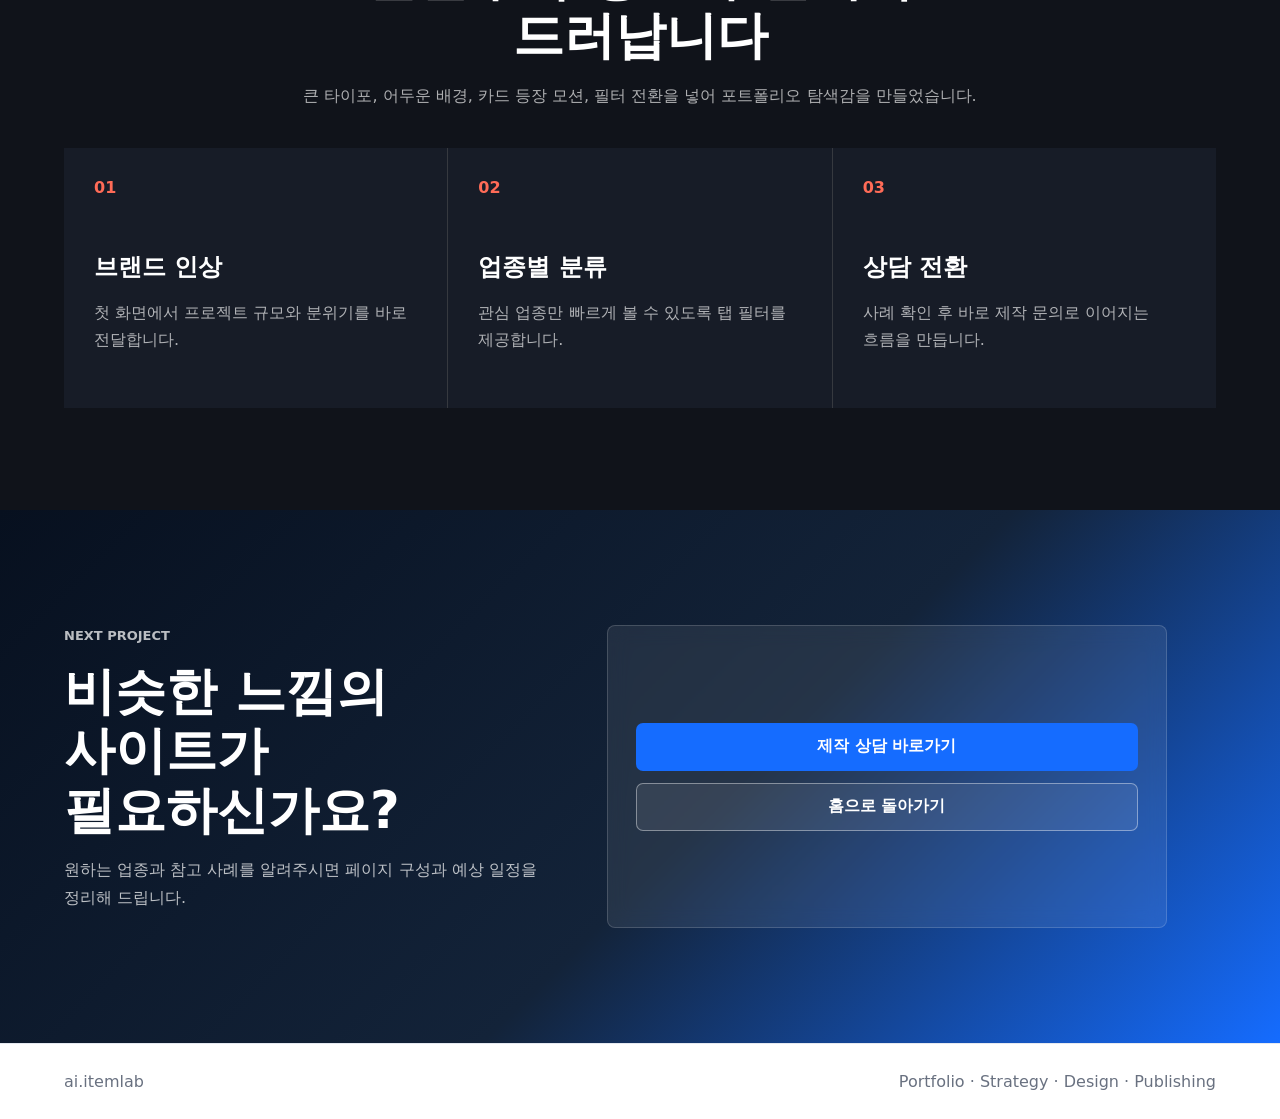
==== commit bba14533: "Add admin link to portfolio page" ====
--- a/portfolio.html
+++ b/portfolio.html
@@ -2,7 +2,7 @@
 <html lang="ko">
 <head><meta charset="utf-8" /><meta name="viewport" content="width=device-width, initial-scale=1" /><title>ai.itemlab | 포트폴리오</title><meta name="description" content="ai.itemlab의 업종별 웹사이트 제작 포트폴리오입니다." /><link rel="stylesheet" href="./styles.css" /></head>
 <body class="portfolio-page">
-<header class="site-header" data-header><a class="brand" href="./index.html" aria-label="ai.itemlab 홈"><span class="brand-mark">P</span><span>ai.itemlab</span></a><button class="menu-button" type="button" aria-label="메뉴 열기" aria-expanded="false" data-menu-button><span></span><span></span><span></span></button><nav class="nav" data-nav><a href="./index.html#services">제작분야</a><a class="is-active" href="./portfolio.html">포트폴리오</a><a href="./index.html#process">진행절차</a><a href="./index.html#faq">FAQ</a><a class="nav-cta" href="./index.html#contact">제작문의</a></nav></header>
+<header class="site-header" data-header><a class="brand" href="./index.html" aria-label="ai.itemlab 홈"><span class="brand-mark">ai</span><span>ai.itemlab</span></a><button class="menu-button" type="button" aria-label="메뉴 열기" aria-expanded="false" data-menu-button><span></span><span></span><span></span></button><nav class="nav" data-nav><a href="./index.html#services">제작분야</a><a class="is-active" href="./portfolio.html">포트폴리오</a><a href="./admin.html">관리자</a><a href="./index.html#process">진행절차</a><a href="./index.html#faq">FAQ</a><a class="nav-cta" href="./index.html#contact">제작문의</a></nav></header>
 <main>
 <section class="portfolio-hero"><div class="portfolio-hero-bg" aria-hidden="true"></div><div class="portfolio-hero-inner reveal"><p class="eyebrow">Our Portfolio</p><h1>프로젝트의 목적이 먼저 보이는 포트폴리오</h1><p>업종별 사용자의 행동을 분석해 상담, 예약, 구매, 문의로 이어지는 화면을 설계합니다.</p></div><div class="marquee" aria-hidden="true"><div>Brand Website · Booking Flow · Commerce · Landing Page · Responsive Web ·</div><div>Brand Website · Booking Flow · Commerce · Landing Page · Responsive Web ·</div></div></section>
 <section class="portfolio-board"><div class="portfolio-toolbar reveal" data-filter-group><button class="filter-button is-active" type="button" data-filter="all">전체</button><button class="filter-button" type="button" data-filter="company">기업</button><button class="filter-button" type="button" data-filter="clinic">병원</button><button class="filter-button" type="button" data-filter="commerce">쇼핑몰</button><button class="filter-button" type="button" data-filter="landing">랜딩</button></div><div class="portfolio-grid"><article class="portfolio-item large reveal" data-category="company"><div class="mockup brand-site"><span></span><span></span><span></span></div><div class="portfolio-copy"><p>Corporate</p><h2>제조기업 브랜드 홈페이지</h2><span>사업영역 · 인증현황 · 문의동선</span></div></article><article class="portfolio-item reveal" data-category="clinic"><div class="mockup clinic-site"><span></span><span></span><span></span></div><div class="portfolio-copy"><p>Clinic</p><h2>예약형 병원 사이트</h2><span>의료진 · 진료안내 · 예약 CTA</span></div></article><article class="portfolio-item reveal" data-category="commerce"><div class="mockup shop-site"><span></span><span></span><span></span></div><div class="portfolio-copy"><p>Commerce</p><h2>프로모션 쇼핑몰</h2><span>상품 강조 · 이벤트 · 구매 흐름</span></div></article><article class="portfolio-item reveal" data-category="landing"><div class="mockup landing-site"><span></span><span></span><span></span></div><div class="portfolio-copy"><p>Landing</p><h2>광고 전환 랜딩페이지</h2><span>혜택 구조 · 후기 · 신청 폼</span></div></article><article class="portfolio-item wide reveal" data-category="company"><div class="mockup platform-site"><span></span><span></span><span></span></div><div class="portfolio-copy"><p>Platform</p><h2>B2B 서비스 소개 사이트</h2><span>서비스 구조 · 요금제 · 데모 신청</span></div></article><article class="portfolio-item reveal" data-category="clinic"><div class="mockup wellness-site"><span></span><span></span><span></span></div><div class="portfolio-copy"><p>Wellness</p><h2>상담 문의 중심 사이트</h2><span>프로그램 · 후기 · 빠른 문의</span></div></article></div></section>
